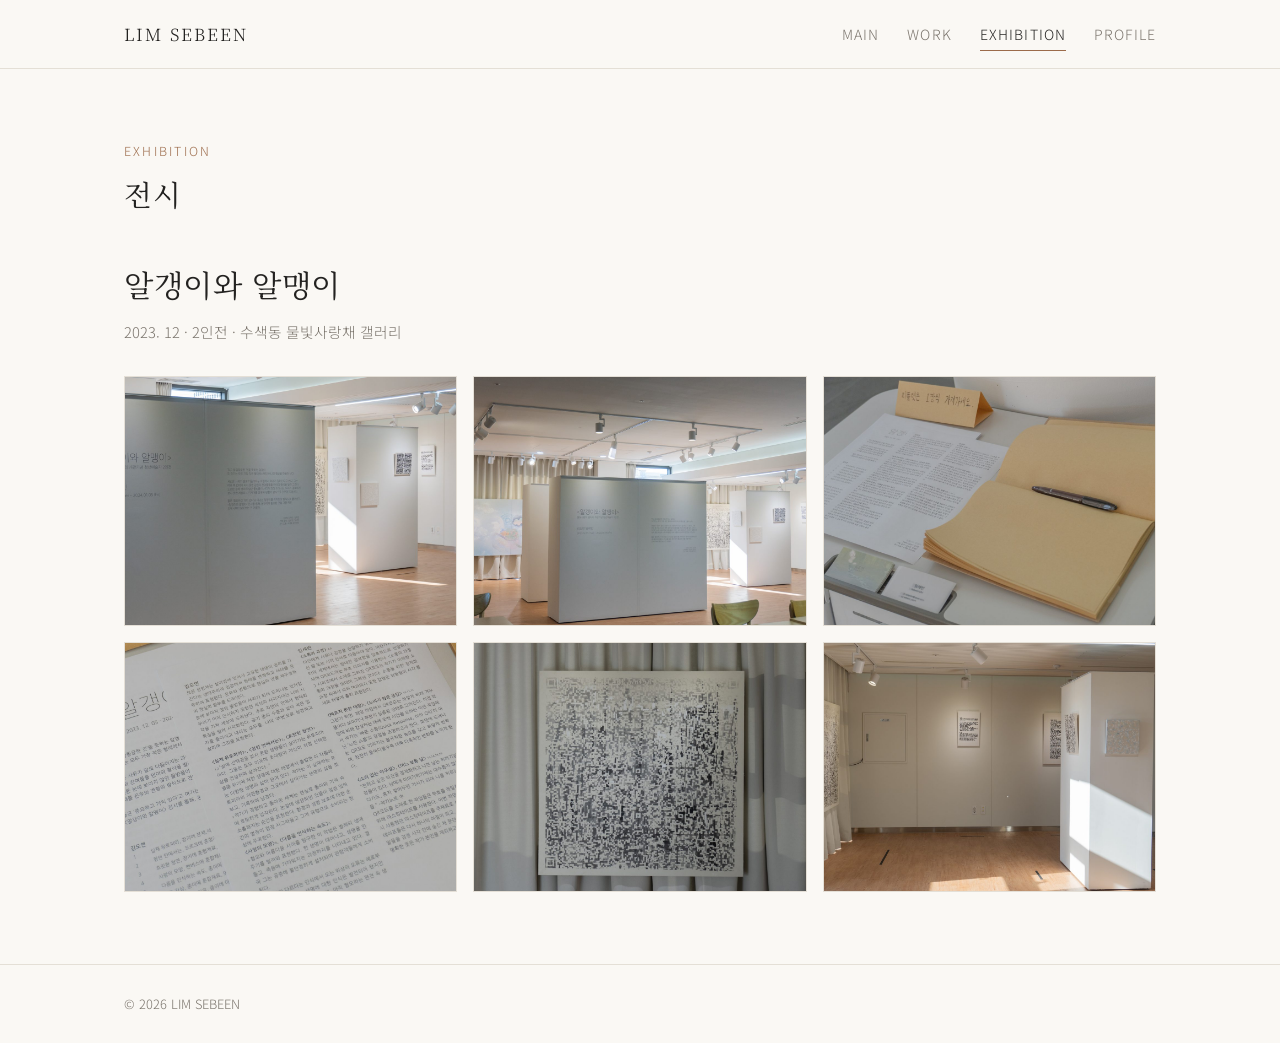
==== exhibition.html @ 68b7b8e8 "Initial portfolio site: main, work archive (2021-2024), exhibition, profile Content and images sourc" ====
<!DOCTYPE html>
<html lang="ko">
<head>
<meta charset="UTF-8">
<meta name="viewport" content="width=device-width, initial-scale=1.0">
<title>EXHIBITION | LIM SEBEEN</title>
<link rel="stylesheet" href="css/style.css">
</head>
<body>

<header class="site">
  <div class="wrap">
    <a class="logo" href="index.html">LIM SEBEEN</a>
    <button class="nav-toggle" aria-label="메뉴">&#9776;</button>
    <nav class="main">
      <ul>
        <li><a href="index.html">MAIN</a></li>
        <li><a href="work.html">WORK</a></li>
        <li><a href="exhibition.html" class="active">EXHIBITION</a></li>
        <li><a href="profile.html">PROFILE</a></li>
      </ul>
    </nav>
  </div>
</header>

<section>
  <div class="wrap">
    <div class="section-head">
      <span class="eyebrow">EXHIBITION</span>
      <h2>전시</h2>
    </div>

    <div class="ex-header">
      <h2>알갱이와 알맹이</h2>
      <div class="ex-meta">2023. 12 · 2인전 · 수색동 물빛사랑채 갤러리</div>
    </div>

    <div class="ex-grid">
      <img src="images/exhibition/01.jpg" data-lightbox data-full="images/exhibition/01.jpg" data-caption="알갱이와 알맹이, 2023, 전시 전경" alt="전시 전경 1" loading="lazy">
      <img src="images/exhibition/02.jpg" data-lightbox data-full="images/exhibition/02.jpg" data-caption="알갱이와 알맹이, 2023, 전시 전경" alt="전시 전경 2" loading="lazy">
      <img src="images/exhibition/03.jpg" data-lightbox data-full="images/exhibition/03.jpg" data-caption="알갱이와 알맹이, 2023, 전시 전경" alt="전시 전경 3" loading="lazy">
      <img src="images/exhibition/04.jpg" data-lightbox data-full="images/exhibition/04.jpg" data-caption="알갱이와 알맹이, 2023, 전시 전경" alt="전시 전경 4" loading="lazy">
      <img src="images/exhibition/05.jpg" data-lightbox data-full="images/exhibition/05.jpg" data-caption="알갱이와 알맹이, 2023, 전시 전경" alt="전시 전경 5" loading="lazy">
      <img src="images/exhibition/06.jpg" data-lightbox data-full="images/exhibition/06.jpg" data-caption="알갱이와 알맹이, 2023, 전시 전경" alt="전시 전경 6" loading="lazy">
    </div>
  </div>
</section>

<footer class="site">
  <div class="wrap">&copy; 2026 LIM SEBEEN</div>
</footer>

<div class="lightbox">
  <button class="close" aria-label="닫기">&times;</button>
  <figure>
    <img src="" alt="">
    <figcaption></figcaption>
  </figure>
</div>

<script src="js/main.js"></script>
</body>
</html>
---- css/style.css ----
@import url('https://fonts.googleapis.com/css2?family=Noto+Serif+KR:wght@300;400;600&family=Noto+Sans+KR:wght@300;400;500&display=swap');

:root {
  --bg: #faf8f4;
  --ink: #232220;
  --muted: #7a746c;
  --line: #e4dfd6;
  --accent: #9c6b4a;
  --max: 1080px;
}

* { box-sizing: border-box; }

html { scroll-behavior: smooth; }

body {
  margin: 0;
  background: var(--bg);
  color: var(--ink);
  font-family: 'Noto Sans KR', sans-serif;
  font-weight: 300;
  line-height: 1.7;
  -webkit-font-smoothing: antialiased;
}

h1, h2, h3, .serif {
  font-family: 'Noto Serif KR', serif;
  font-weight: 400;
  letter-spacing: 0.02em;
}

a { color: inherit; text-decoration: none; }

img { max-width: 100%; display: block; }

.wrap {
  max-width: var(--max);
  margin: 0 auto;
  padding: 0 24px;
}

/* header */
header.site {
  position: sticky;
  top: 0;
  z-index: 20;
  background: rgba(250, 248, 244, 0.92);
  backdrop-filter: blur(6px);
  border-bottom: 1px solid var(--line);
}

header.site .wrap {
  display: flex;
  align-items: center;
  justify-content: space-between;
  height: 68px;
}

.logo {
  font-family: 'Noto Serif KR', serif;
  font-size: 1.05rem;
  letter-spacing: 0.12em;
}

nav.main ul {
  list-style: none;
  display: flex;
  gap: 28px;
  margin: 0;
  padding: 0;
}

nav.main a {
  font-size: 0.88rem;
  letter-spacing: 0.08em;
  color: var(--muted);
  padding: 6px 0;
  border-bottom: 1px solid transparent;
  transition: color 0.2s, border-color 0.2s;
}

nav.main a:hover,
nav.main a.active {
  color: var(--ink);
  border-color: var(--accent);
}

.nav-toggle {
  display: none;
  background: none;
  border: none;
  font-size: 1.4rem;
  color: var(--ink);
  cursor: pointer;
}

/* hero */
.hero {
  position: relative;
  height: 78vh;
  min-height: 460px;
  display: flex;
  align-items: flex-end;
  overflow: hidden;
}

.hero img {
  position: absolute;
  inset: 0;
  width: 100%;
  height: 100%;
  object-fit: cover;
  object-position: center 30%;
  filter: saturate(0.85) brightness(0.94);
}

.hero::after {
  content: "";
  position: absolute;
  inset: 0;
  background: linear-gradient(180deg, rgba(35,34,32,0) 30%, rgba(20,19,17,0.55) 100%);
}

.hero .hero-inner {
  position: relative;
  z-index: 1;
  padding: 48px 24px 56px;
  color: #fbf9f6;
  width: 100%;
}

.hero h1 {
  font-size: clamp(2.1rem, 5vw, 3.2rem);
  margin: 0 0 12px;
}

.hero p {
  max-width: 560px;
  font-size: 1rem;
  color: #e9e4da;
  margin: 0;
}

/* sections */
section { padding: 72px 0; }
section.tight { padding: 48px 0; }

.section-head {
  margin-bottom: 40px;
}

.section-head .eyebrow {
  display: block;
  font-size: 0.78rem;
  letter-spacing: 0.18em;
  color: var(--accent);
  margin-bottom: 8px;
}

.section-head h2 {
  font-size: 1.8rem;
  margin: 0;
}

/* work grid */
.year-block { margin-bottom: 64px; }
.year-block:last-child { margin-bottom: 0; }

.year-head {
  display: flex;
  align-items: baseline;
  gap: 14px;
  margin-bottom: 24px;
  border-bottom: 1px solid var(--line);
  padding-bottom: 12px;
}

.year-head h2 {
  font-size: 1.6rem;
  margin: 0;
}

.year-head span {
  color: var(--muted);
  font-size: 0.85rem;
}

.grid {
  display: grid;
  grid-template-columns: repeat(auto-fill, minmax(260px, 1fr));
  gap: 28px;
}

figure.work {
  margin: 0;
  cursor: pointer;
}

figure.work .frame {
  overflow: hidden;
  background: #efece5;
  border: 1px solid var(--line);
}

figure.work img {
  width: 100%;
  height: 100%;
  aspect-ratio: 1 / 1;
  object-fit: cover;
  transition: transform 0.5s ease;
}

figure.work:hover img { transform: scale(1.04); }

figure.work figcaption {
  margin-top: 12px;
}

figure.work .title {
  font-size: 0.95rem;
  color: var(--ink);
}

figure.work .meta {
  font-size: 0.8rem;
  color: var(--muted);
  margin-top: 2px;
}

figure.work .note {
  font-size: 0.82rem;
  color: var(--muted);
  margin-top: 8px;
  line-height: 1.6;
}

/* about / profile */
.about-grid {
  display: grid;
  grid-template-columns: 300px 1fr;
  gap: 56px;
  align-items: start;
}

.about-grid .portrait {
  border: 1px solid var(--line);
}

.about-grid .statement {
  font-size: 1.02rem;
  color: var(--ink);
}

.cv-block { margin-top: 20px; }
.cv-block h3 {
  font-size: 1rem;
  color: var(--accent);
  margin-bottom: 10px;
  letter-spacing: 0.05em;
}

.cv-list {
  list-style: none;
  margin: 0 0 28px;
  padding: 0;
  font-size: 0.92rem;
}

.cv-list li {
  display: flex;
  gap: 14px;
  padding: 6px 0;
  border-bottom: 1px dotted var(--line);
  color: var(--muted);
}

.cv-list li .when {
  flex: 0 0 130px;
  color: var(--ink);
}

/* exhibition */
.ex-header {
  margin-bottom: 32px;
}

.ex-header h2 { font-size: 1.9rem; margin: 0 0 8px; }
.ex-meta { color: var(--muted); font-size: 0.92rem; }

.ex-grid {
  display: grid;
  grid-template-columns: repeat(auto-fill, minmax(280px, 1fr));
  gap: 16px;
}

.ex-grid img {
  width: 100%;
  aspect-ratio: 4 / 3;
  object-fit: cover;
  border: 1px solid var(--line);
}

/* contact */
.contact-block {
  border-top: 1px solid var(--line);
  padding-top: 40px;
}

.contact-block a.email {
  font-family: 'Noto Serif KR', serif;
  font-size: 1.3rem;
}

.contact-links {
  display: flex;
  gap: 24px;
  margin-top: 14px;
  font-size: 0.9rem;
  color: var(--muted);
}

/* footer */
footer.site {
  border-top: 1px solid var(--line);
  padding: 28px 0;
  color: var(--muted);
  font-size: 0.8rem;
}

/* lightbox */
.lightbox {
  position: fixed;
  inset: 0;
  background: rgba(20, 19, 17, 0.92);
  display: none;
  align-items: center;
  justify-content: center;
  z-index: 100;
  padding: 40px 24px;
}

.lightbox.open { display: flex; }

.lightbox figure {
  max-width: 900px;
  max-height: 90vh;
  margin: 0;
  text-align: center;
}

.lightbox img {
  max-height: 74vh;
  width: auto;
  margin: 0 auto;
}

.lightbox figcaption {
  color: #efe9df;
  margin-top: 16px;
  font-size: 0.9rem;
}

.lightbox .close {
  position: absolute;
  top: 24px;
  right: 32px;
  color: #efe9df;
  font-size: 1.8rem;
  background: none;
  border: none;
  cursor: pointer;
}

@media (max-width: 760px) {
  nav.main { display: none; }
  .nav-toggle { display: block; }
  nav.main.open {
    display: block;
    position: absolute;
    top: 68px;
    left: 0;
    right: 0;
    background: var(--bg);
    border-bottom: 1px solid var(--line);
  }
  nav.main.open ul {
    flex-direction: column;
    gap: 0;
    padding: 8px 24px 20px;
  }
  nav.main.open li { padding: 10px 0; border-bottom: 1px dotted var(--line); }
  .about-grid { grid-template-columns: 1fr; }
  .about-grid .portrait { max-width: 220px; }
}
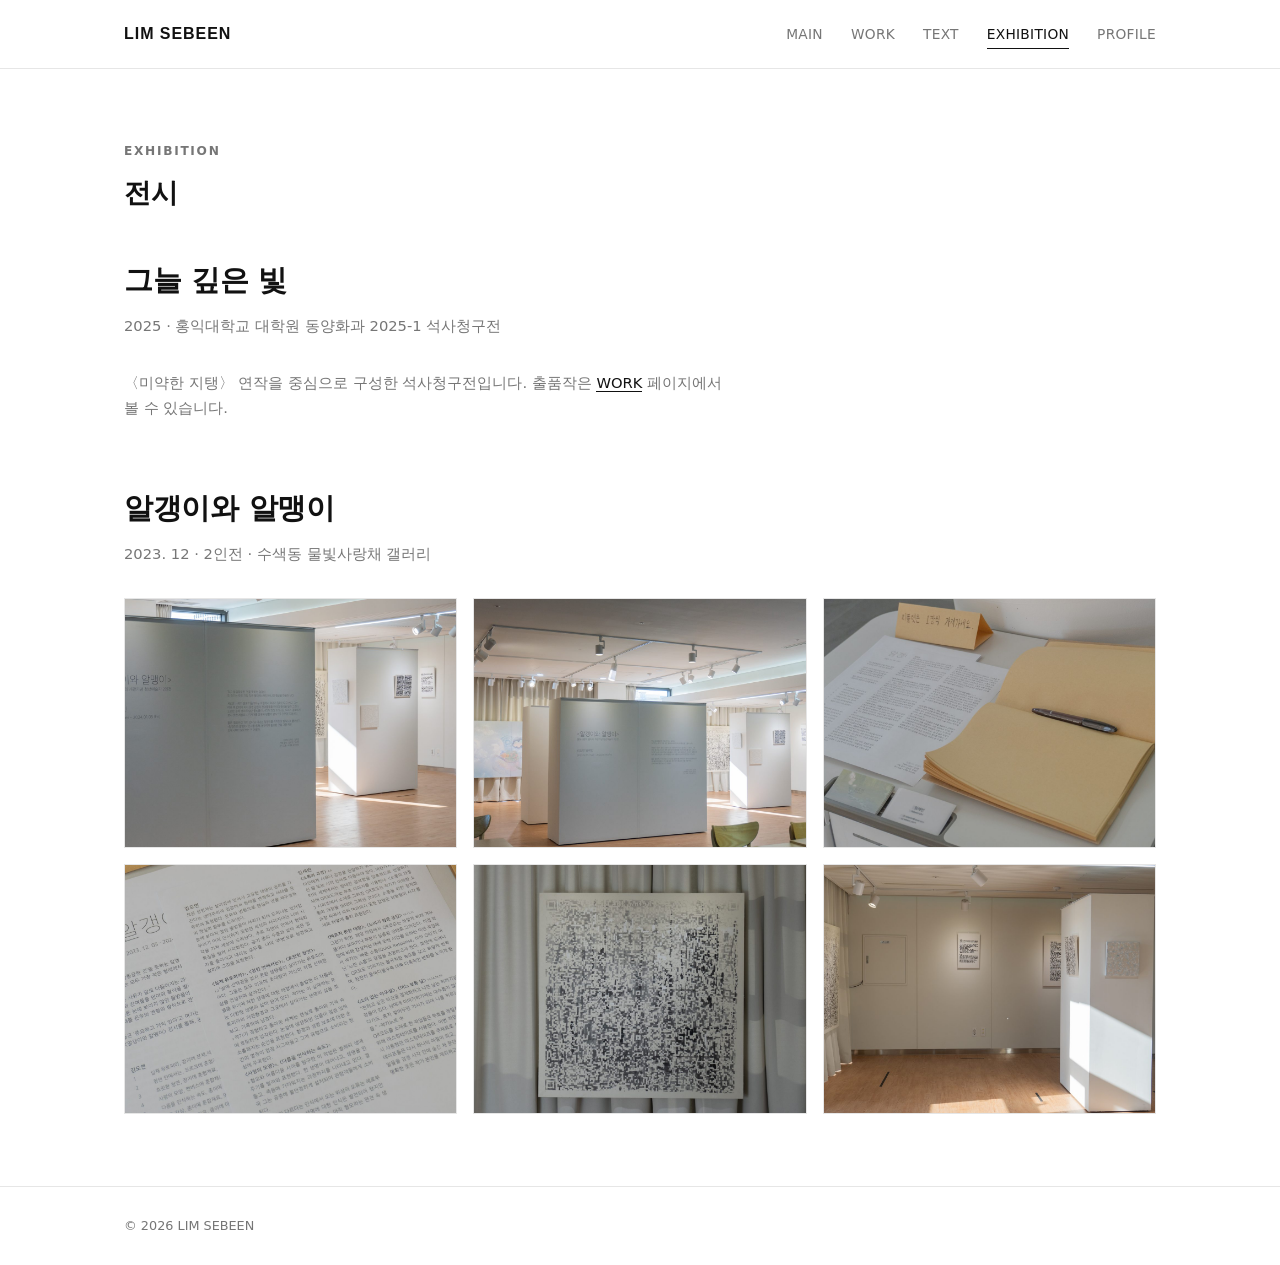
==== commit e571d218: "Add 2024-2025 work, artist statements, critic essay; update CV Sourced from five portfolio PDFs. New" ====
--- a/exhibition.html
+++ b/exhibition.html
@@ -16,6 +16,7 @@
       <ul>
         <li><a href="index.html">MAIN</a></li>
         <li><a href="work.html">WORK</a></li>
+        <li><a href="text.html">TEXT</a></li>
         <li><a href="exhibition.html" class="active">EXHIBITION</a></li>
         <li><a href="profile.html">PROFILE</a></li>
       </ul>
@@ -29,6 +30,15 @@
       <span class="eyebrow">EXHIBITION</span>
       <h2>전시</h2>
     </div>
+
+    <div class="ex-header">
+      <h2>그늘 깊은 빛</h2>
+      <div class="ex-meta">2025 · 홍익대학교 대학원 동양화과 2025-1 석사청구전</div>
+    </div>
+    <p style="color:var(--muted); font-size:0.92rem; max-width:600px; margin:0 0 64px;">
+      〈미약한 지탱〉 연작을 중심으로 구성한 석사청구전입니다. 출품작은
+      <a href="work.html" style="border-bottom:1px solid var(--ink); color:var(--ink);">WORK</a> 페이지에서 볼 수 있습니다.
+    </p>
 
     <div class="ex-header">
       <h2>알갱이와 알맹이</h2>
--- a/css/style.css
+++ b/css/style.css
@@ -1,11 +1,11 @@
-@import url('https://fonts.googleapis.com/css2?family=Noto+Serif+KR:wght@300;400;600&family=Noto+Sans+KR:wght@300;400;500&display=swap');
+@import url('https://cdn.jsdelivr.net/gh/orioncactus/pretendard@v1.3.9/dist/web/static/pretendard.css');
 
 :root {
-  --bg: #faf8f4;
-  --ink: #232220;
-  --muted: #7a746c;
-  --line: #e4dfd6;
-  --accent: #9c6b4a;
+  --bg: #ffffff;
+  --ink: #111111;
+  --muted: #767676;
+  --line: #e6e6e6;
+  --accent: #111111;
   --max: 1080px;
 }
 
@@ -17,16 +17,16 @@
   margin: 0;
   background: var(--bg);
   color: var(--ink);
-  font-family: 'Noto Sans KR', sans-serif;
-  font-weight: 300;
+  font-family: 'Pretendard', -apple-system, BlinkMacSystemFont, system-ui, sans-serif;
+  font-weight: 400;
   line-height: 1.7;
   -webkit-font-smoothing: antialiased;
 }
 
 h1, h2, h3, .serif {
-  font-family: 'Noto Serif KR', serif;
-  font-weight: 400;
-  letter-spacing: 0.02em;
+  font-family: 'Pretendard', -apple-system, BlinkMacSystemFont, system-ui, sans-serif;
+  font-weight: 600;
+  letter-spacing: -0.01em;
 }
 
 a { color: inherit; text-decoration: none; }
@@ -44,7 +44,7 @@
   position: sticky;
   top: 0;
   z-index: 20;
-  background: rgba(250, 248, 244, 0.92);
+  background: rgba(255, 255, 255, 0.9);
   backdrop-filter: blur(6px);
   border-bottom: 1px solid var(--line);
 }
@@ -57,9 +57,10 @@
 }
 
 .logo {
-  font-family: 'Noto Serif KR', serif;
-  font-size: 1.05rem;
-  letter-spacing: 0.12em;
+  font-family: 'Pretendard', sans-serif;
+  font-weight: 700;
+  font-size: 1rem;
+  letter-spacing: 0.06em;
 }
 
 nav.main ul {
@@ -71,8 +72,9 @@
 }
 
 nav.main a {
-  font-size: 0.88rem;
-  letter-spacing: 0.08em;
+  font-size: 0.86rem;
+  font-weight: 500;
+  letter-spacing: 0.02em;
   color: var(--muted);
   padding: 6px 0;
   border-bottom: 1px solid transparent;
@@ -102,6 +104,7 @@
   display: flex;
   align-items: flex-end;
   overflow: hidden;
+  background: #f2f2f2;
 }
 
 .hero img {
@@ -111,33 +114,34 @@
   height: 100%;
   object-fit: cover;
   object-position: center 30%;
-  filter: saturate(0.85) brightness(0.94);
 }
 
 .hero::after {
   content: "";
   position: absolute;
   inset: 0;
-  background: linear-gradient(180deg, rgba(35,34,32,0) 30%, rgba(20,19,17,0.55) 100%);
+  background: linear-gradient(180deg, rgba(0,0,0,0) 45%, rgba(0,0,0,0.5) 100%);
 }
 
 .hero .hero-inner {
   position: relative;
   z-index: 1;
   padding: 48px 24px 56px;
-  color: #fbf9f6;
+  color: #ffffff;
   width: 100%;
 }
 
 .hero h1 {
-  font-size: clamp(2.1rem, 5vw, 3.2rem);
+  font-size: clamp(2rem, 5vw, 3rem);
   margin: 0 0 12px;
+  font-weight: 700;
 }
 
 .hero p {
   max-width: 560px;
   font-size: 1rem;
-  color: #e9e4da;
+  font-weight: 300;
+  color: #f2f2f2;
   margin: 0;
 }
 
@@ -151,14 +155,15 @@
 
 .section-head .eyebrow {
   display: block;
-  font-size: 0.78rem;
-  letter-spacing: 0.18em;
-  color: var(--accent);
+  font-size: 0.76rem;
+  font-weight: 600;
+  letter-spacing: 0.14em;
+  color: var(--muted);
   margin-bottom: 8px;
 }
 
 .section-head h2 {
-  font-size: 1.8rem;
+  font-size: 1.7rem;
   margin: 0;
 }
 
@@ -171,12 +176,12 @@
   align-items: baseline;
   gap: 14px;
   margin-bottom: 24px;
-  border-bottom: 1px solid var(--line);
+  border-bottom: 1px solid var(--ink);
   padding-bottom: 12px;
 }
 
 .year-head h2 {
-  font-size: 1.6rem;
+  font-size: 1.5rem;
   margin: 0;
 }
 
@@ -198,7 +203,7 @@
 
 figure.work .frame {
   overflow: hidden;
-  background: #efece5;
+  background: #f4f4f4;
   border: 1px solid var(--line);
 }
 
@@ -217,7 +222,8 @@
 }
 
 figure.work .title {
-  font-size: 0.95rem;
+  font-size: 0.94rem;
+  font-weight: 500;
   color: var(--ink);
 }
 
@@ -253,10 +259,11 @@
 
 .cv-block { margin-top: 20px; }
 .cv-block h3 {
-  font-size: 1rem;
-  color: var(--accent);
+  font-size: 0.98rem;
+  font-weight: 700;
+  color: var(--ink);
   margin-bottom: 10px;
-  letter-spacing: 0.05em;
+  letter-spacing: 0.02em;
 }
 
 .cv-list {
@@ -284,7 +291,7 @@
   margin-bottom: 32px;
 }
 
-.ex-header h2 { font-size: 1.9rem; margin: 0 0 8px; }
+.ex-header h2 { font-size: 1.8rem; margin: 0 0 8px; }
 .ex-meta { color: var(--muted); font-size: 0.92rem; }
 
 .ex-grid {
@@ -300,6 +307,50 @@
   border: 1px solid var(--line);
 }
 
+/* text / essays */
+.toc {
+  display: flex;
+  flex-direction: column;
+  gap: 6px;
+  margin-bottom: 56px;
+  padding-bottom: 28px;
+  border-bottom: 1px solid var(--line);
+  font-size: 0.9rem;
+}
+
+.toc a {
+  color: var(--muted);
+  transition: color 0.2s;
+}
+
+.toc a:hover { color: var(--ink); }
+
+.prose {
+  max-width: 680px;
+  margin: 0 0 72px;
+  scroll-margin-top: 90px;
+}
+
+.prose:last-child { margin-bottom: 0; }
+
+.prose h3 {
+  font-size: 1.35rem;
+  margin: 0 0 6px;
+}
+
+.prose .byline {
+  font-size: 0.85rem;
+  color: var(--muted);
+  margin: 0 0 28px;
+}
+
+.prose p {
+  margin: 0 0 20px;
+  font-size: 0.97rem;
+  line-height: 1.9;
+  word-break: keep-all;
+}
+
 /* contact */
 .contact-block {
   border-top: 1px solid var(--line);
@@ -307,8 +358,9 @@
 }
 
 .contact-block a.email {
-  font-family: 'Noto Serif KR', serif;
-  font-size: 1.3rem;
+  font-family: 'Pretendard', sans-serif;
+  font-weight: 700;
+  font-size: 1.2rem;
 }
 
 .contact-links {
@@ -331,7 +383,7 @@
 .lightbox {
   position: fixed;
   inset: 0;
-  background: rgba(20, 19, 17, 0.92);
+  background: rgba(0, 0, 0, 0.92);
   display: none;
   align-items: center;
   justify-content: center;
@@ -355,7 +407,7 @@
 }
 
 .lightbox figcaption {
-  color: #efe9df;
+  color: #f2f2f2;
   margin-top: 16px;
   font-size: 0.9rem;
 }
@@ -364,7 +416,7 @@
   position: absolute;
   top: 24px;
   right: 32px;
-  color: #efe9df;
+  color: #f2f2f2;
   font-size: 1.8rem;
   background: none;
   border: none;
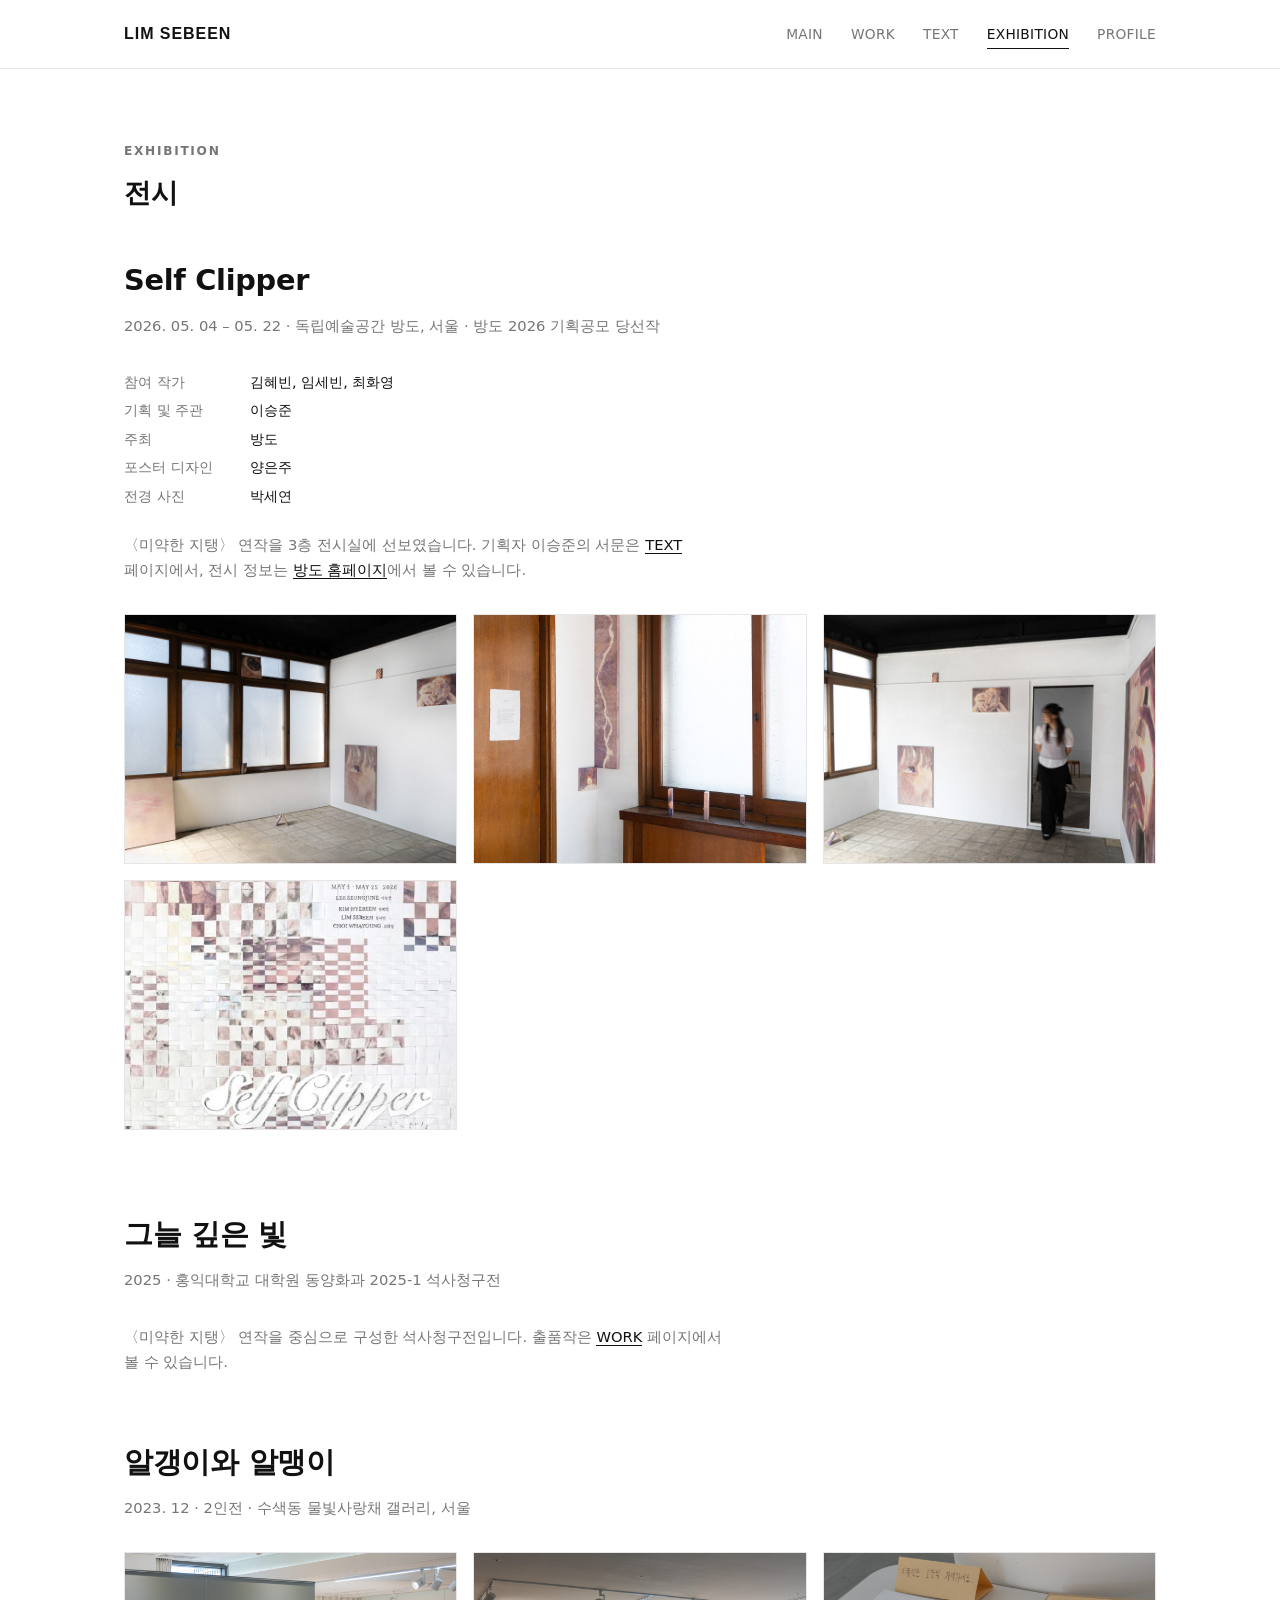
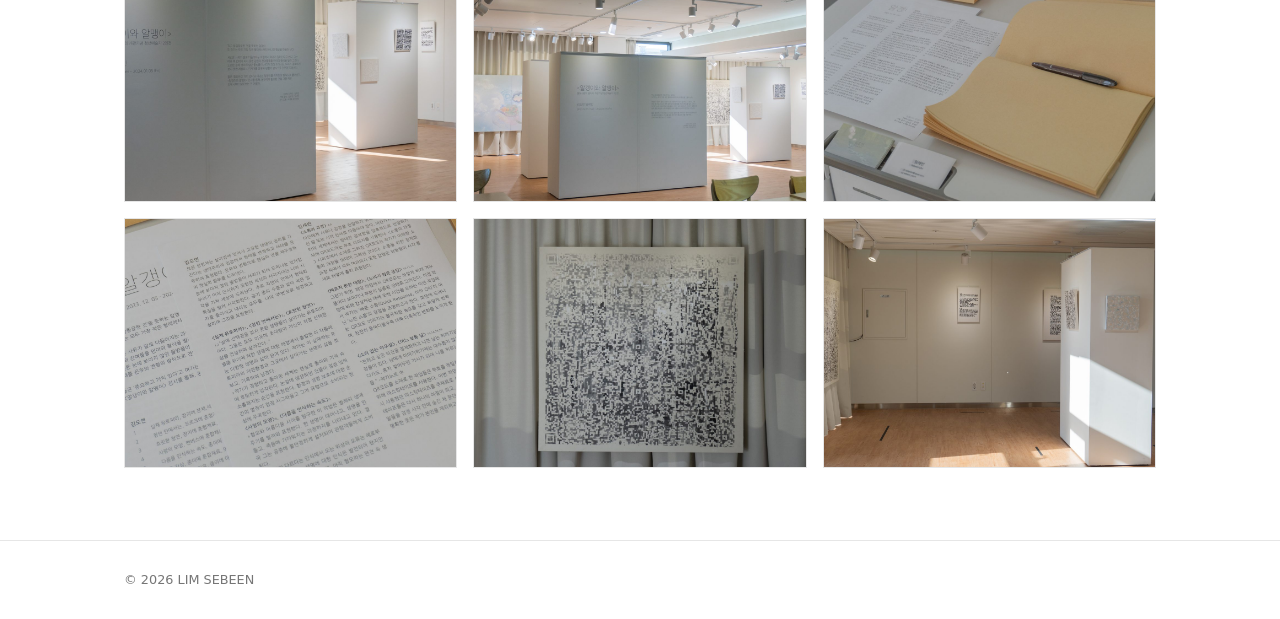
==== commit f92e54f1: "Add Self Clipper (2026), curator foreword, bilingual CV - EXHIBITION: Self Clipper at Bangdo (2026.0" ====
--- a/exhibition.html
+++ b/exhibition.html
@@ -32,6 +32,30 @@
     </div>
 
     <div class="ex-header">
+      <h2>Self Clipper</h2>
+      <div class="ex-meta">2026. 05. 04 – 05. 22 · 독립예술공간 방도, 서울 · 방도 2026 기획공모 당선작</div>
+    </div>
+    <dl class="ex-credits">
+      <dt>참여 작가</dt><dd>김혜빈, 임세빈, 최화영</dd>
+      <dt>기획 및 주관</dt><dd>이승준</dd>
+      <dt>주최</dt><dd>방도</dd>
+      <dt>포스터 디자인</dt><dd>양은주</dd>
+      <dt>전경 사진</dt><dd>박세연</dd>
+    </dl>
+    <p style="color:var(--muted); font-size:0.92rem; max-width:620px; word-break:keep-all;">
+      〈미약한 지탱〉 연작을 3층 전시실에 선보였습니다. 기획자 이승준의 서문은
+      <a href="text.html#foreword-selfclipper" style="border-bottom:1px solid var(--ink); color:var(--ink);">TEXT</a> 페이지에서,
+      전시 정보는 <a href="https://www.bangdo-ydp.com/selfclipper" target="_blank" rel="noopener" style="border-bottom:1px solid var(--ink); color:var(--ink);">방도 홈페이지</a>에서 볼 수 있습니다.
+    </p>
+
+    <div class="ex-grid" style="margin-top:32px;">
+      <img src="images/exhibition-selfclipper/01_전경.jpg" data-lightbox data-full="images/exhibition-selfclipper/01_전경.jpg" data-caption="Self Clipper, 2026, 독립예술공간 방도 — 전시 전경 (사진: 박세연)" alt="Self Clipper 전시 전경 1" loading="lazy">
+      <img src="images/exhibition-selfclipper/02_전경.jpg" data-lightbox data-full="images/exhibition-selfclipper/02_전경.jpg" data-caption="Self Clipper, 2026, 독립예술공간 방도 — 전시 전경 (사진: 박세연)" alt="Self Clipper 전시 전경 2" loading="lazy">
+      <img src="images/exhibition-selfclipper/03_전경.jpg" data-lightbox data-full="images/exhibition-selfclipper/03_전경.jpg" data-caption="Self Clipper, 2026, 독립예술공간 방도 — 전시 전경 (사진: 박세연)" alt="Self Clipper 전시 전경 3" loading="lazy">
+      <img src="images/exhibition-selfclipper/00_포스터.jpg" data-lightbox data-full="images/exhibition-selfclipper/00_포스터.jpg" data-caption="Self Clipper 포스터 (디자인: 양은주)" alt="Self Clipper 포스터" loading="lazy">
+    </div>
+
+    <div class="ex-header" style="margin-top:80px;">
       <h2>그늘 깊은 빛</h2>
       <div class="ex-meta">2025 · 홍익대학교 대학원 동양화과 2025-1 석사청구전</div>
     </div>
@@ -42,7 +66,7 @@
 
     <div class="ex-header">
       <h2>알갱이와 알맹이</h2>
-      <div class="ex-meta">2023. 12 · 2인전 · 수색동 물빛사랑채 갤러리</div>
+      <div class="ex-meta">2023. 12 · 2인전 · 수색동 물빛사랑채 갤러리, 서울</div>
     </div>
 
     <div class="ex-grid">
@@ -68,6 +92,14 @@
   </figure>
 </div>
 
+<div class="lightbox">
+  <button class="close" aria-label="닫기">&times;</button>
+  <figure>
+    <img src="" alt="">
+    <figcaption></figcaption>
+  </figure>
+</div>
+
 <script src="js/main.js"></script>
 </body>
 </html>
--- a/css/style.css
+++ b/css/style.css
@@ -286,6 +286,24 @@
   color: var(--ink);
 }
 
+/* English gloss sits under its Korean line */
+.cv-list li em,
+.cv-block h3 em {
+  display: block;
+  font-style: normal;
+  font-size: 0.82rem;
+  color: #a3a3a3;
+  margin-top: 2px;
+}
+
+.cv-block h3 em {
+  display: inline;
+  font-size: 0.85rem;
+  font-weight: 400;
+  color: var(--muted);
+  margin-left: 6px;
+}
+
 /* exhibition */
 .ex-header {
   margin-bottom: 32px;
@@ -305,7 +323,20 @@
   aspect-ratio: 4 / 3;
   object-fit: cover;
   border: 1px solid var(--line);
-}
+  cursor: pointer;
+}
+
+.ex-credits {
+  display: grid;
+  grid-template-columns: 110px 1fr;
+  gap: 4px 16px;
+  margin: 0 0 24px;
+  font-size: 0.9rem;
+  max-width: 520px;
+}
+
+.ex-credits dt { color: var(--muted); }
+.ex-credits dd { margin: 0; }
 
 /* text / essays */
 .toc {
@@ -349,6 +380,22 @@
   font-size: 0.97rem;
   line-height: 1.9;
   word-break: keep-all;
+}
+
+/* numbered notes that sit under a foreword */
+.prose p.fn {
+  font-size: 0.87rem;
+  color: var(--muted);
+  padding-left: 18px;
+  text-indent: -18px;
+  margin-bottom: 16px;
+}
+
+/* :first-of-type would match the byline, so key off the preceding body copy */
+.prose p:not(.fn) + p.fn {
+  margin-top: 32px;
+  padding-top: 24px;
+  border-top: 1px solid var(--line);
 }
 
 /* contact */
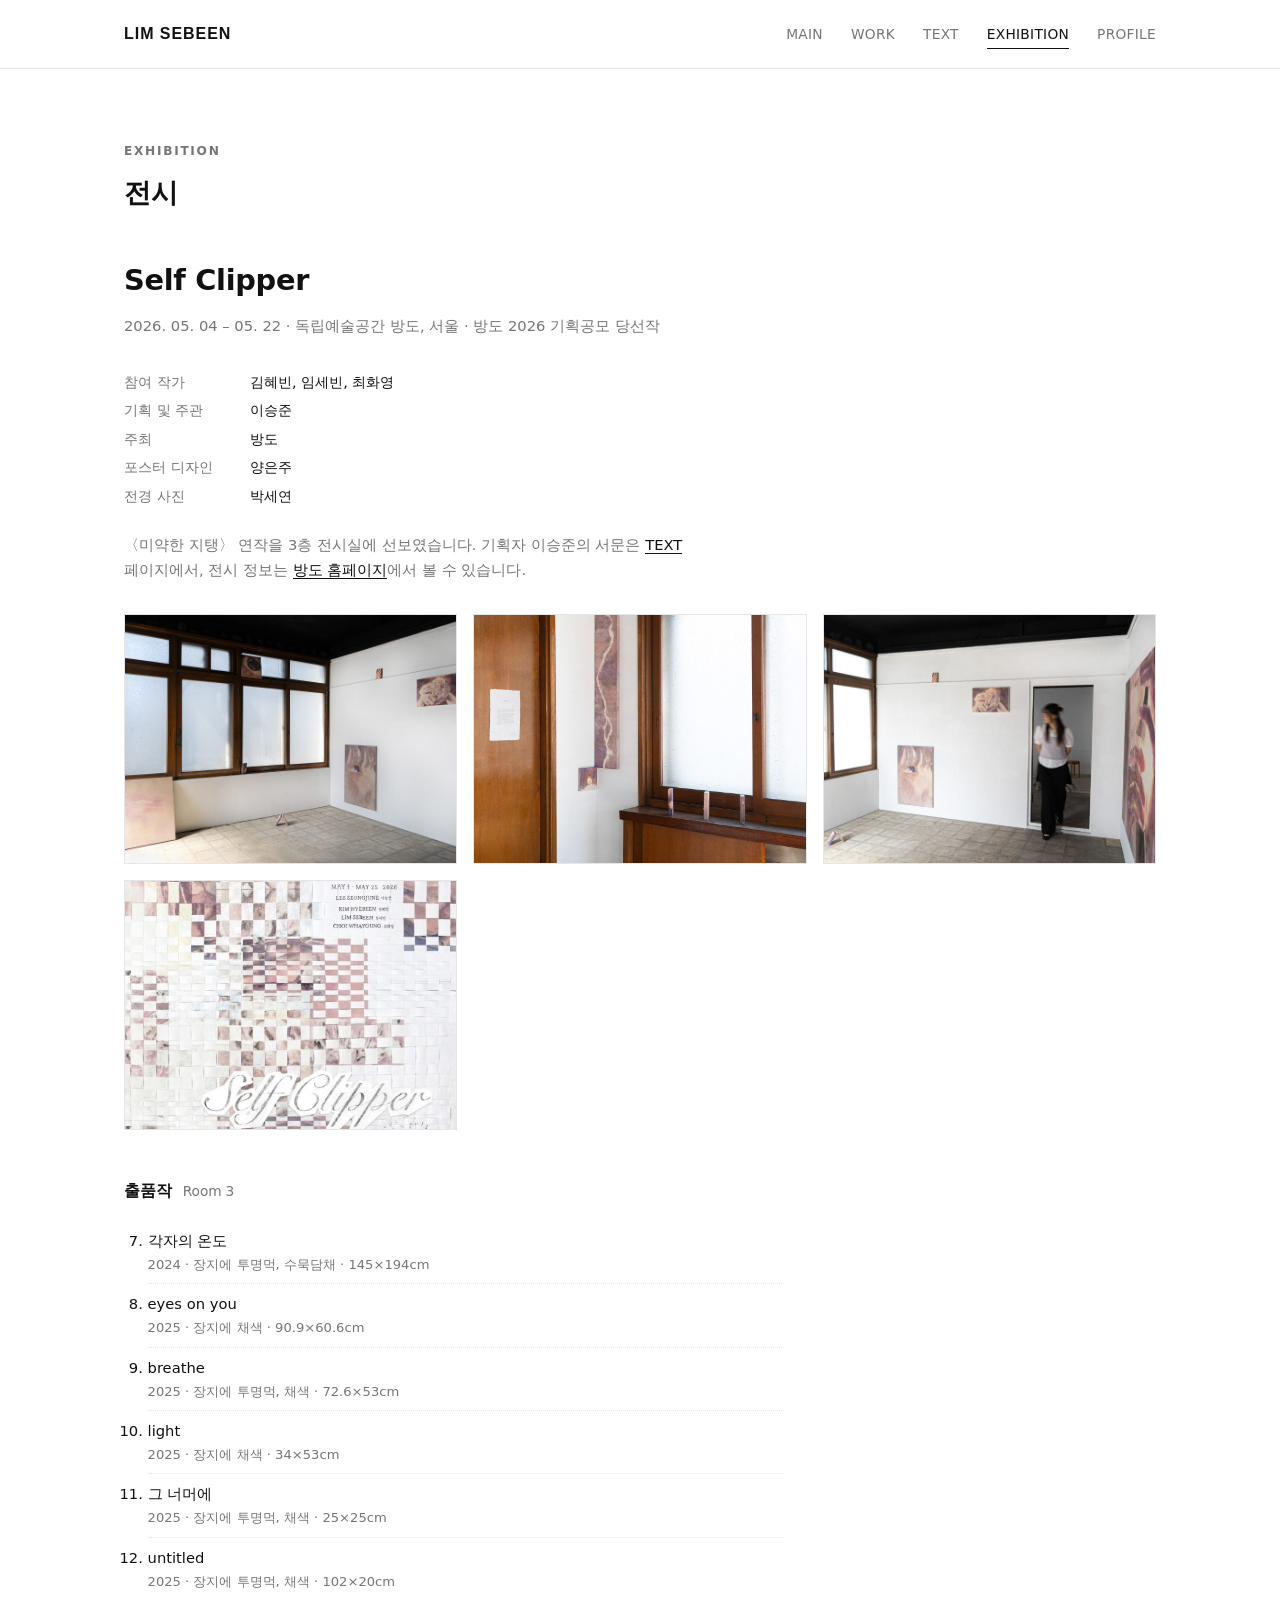
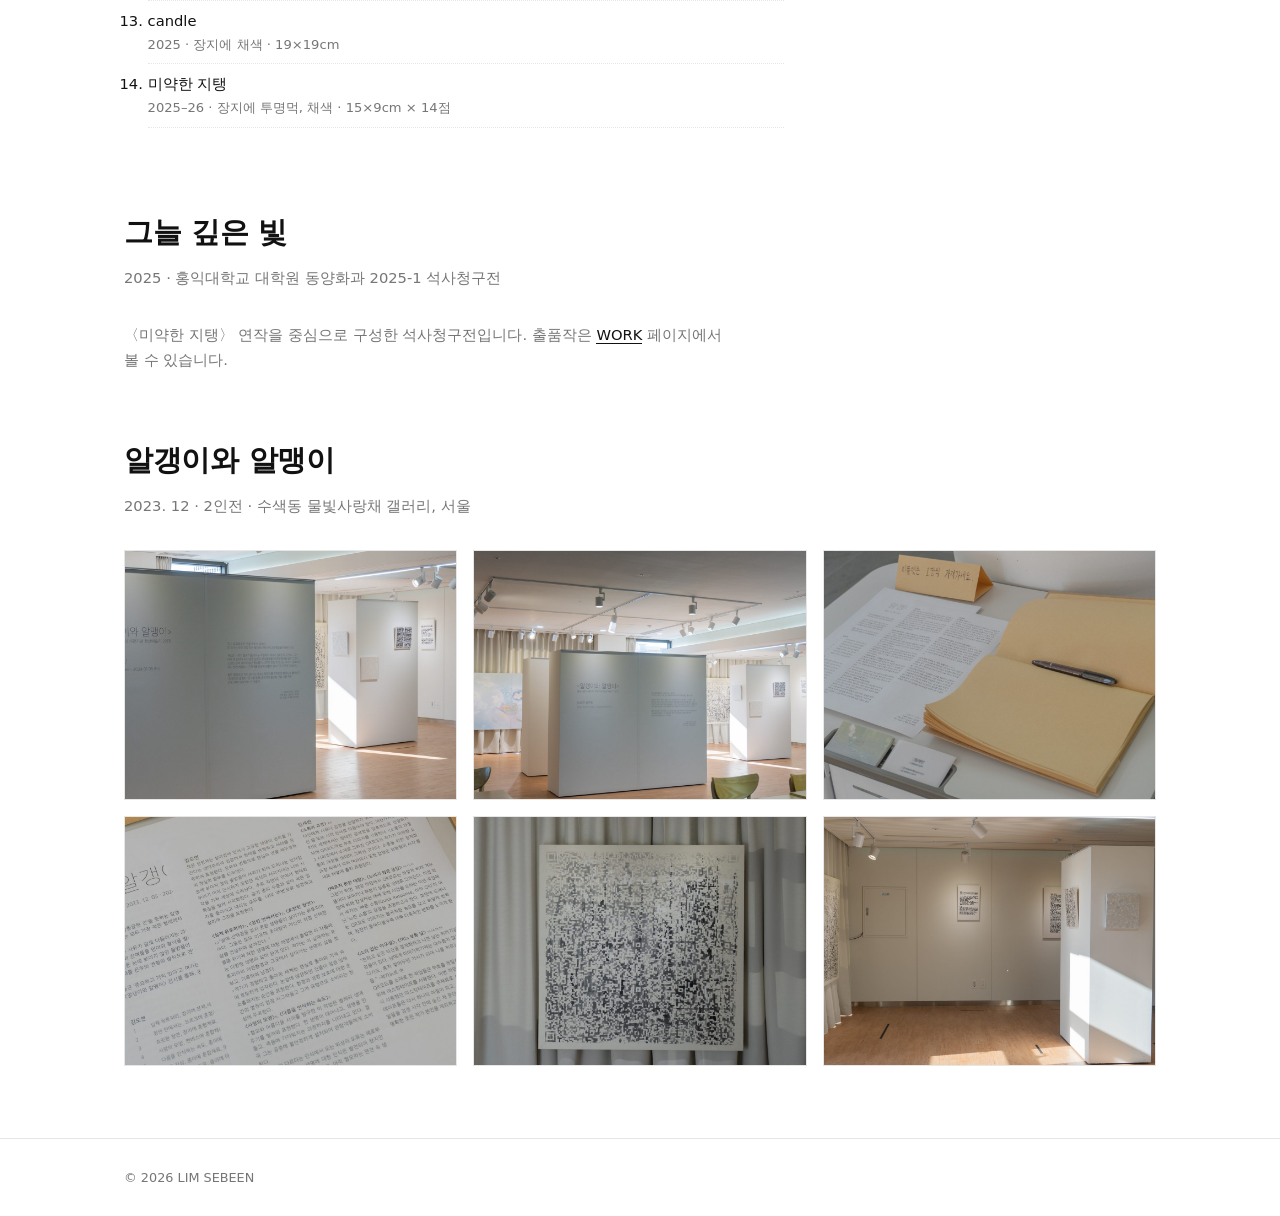
==== commit 6d1f7e85: "Add Self Clipper checklist, fix 각자의 온도 dimensions Room 3 checklist (works 7-14) transcribed from the" ====
--- a/exhibition.html
+++ b/exhibition.html
@@ -55,6 +55,42 @@
       <img src="images/exhibition-selfclipper/00_포스터.jpg" data-lightbox data-full="images/exhibition-selfclipper/00_포스터.jpg" data-caption="Self Clipper 포스터 (디자인: 양은주)" alt="Self Clipper 포스터" loading="lazy">
     </div>
 
+    <h3 class="checklist-head">출품작 <em>Room 3</em></h3>
+    <ol class="checklist" start="7">
+      <li>
+        <span class="cl-title">각자의 온도</span>
+        <span class="cl-meta">2024 · 장지에 투명먹, 수묵담채 · 145×194cm</span>
+      </li>
+      <li>
+        <span class="cl-title">eyes on you</span>
+        <span class="cl-meta">2025 · 장지에 채색 · 90.9×60.6cm</span>
+      </li>
+      <li>
+        <span class="cl-title">breathe</span>
+        <span class="cl-meta">2025 · 장지에 투명먹, 채색 · 72.6×53cm</span>
+      </li>
+      <li>
+        <span class="cl-title">light</span>
+        <span class="cl-meta">2025 · 장지에 채색 · 34×53cm</span>
+      </li>
+      <li>
+        <span class="cl-title">그 너머에</span>
+        <span class="cl-meta">2025 · 장지에 투명먹, 채색 · 25×25cm</span>
+      </li>
+      <li>
+        <span class="cl-title">untitled</span>
+        <span class="cl-meta">2025 · 장지에 투명먹, 채색 · 102×20cm</span>
+      </li>
+      <li>
+        <span class="cl-title">candle</span>
+        <span class="cl-meta">2025 · 장지에 채색 · 19×19cm</span>
+      </li>
+      <li>
+        <span class="cl-title">미약한 지탱</span>
+        <span class="cl-meta">2025–26 · 장지에 투명먹, 채색 · 15×9cm × 14점</span>
+      </li>
+    </ol>
+
     <div class="ex-header" style="margin-top:80px;">
       <h2>그늘 깊은 빛</h2>
       <div class="ex-meta">2025 · 홍익대학교 대학원 동양화과 2025-1 석사청구전</div>
--- a/css/style.css
+++ b/css/style.css
@@ -113,7 +113,7 @@
   width: 100%;
   height: 100%;
   object-fit: cover;
-  object-position: center 30%;
+  object-position: center 42%;
 }
 
 .hero::after {
@@ -217,6 +217,46 @@
 
 figure.work:hover img { transform: scale(1.04); }
 
+/* paired works: two states of one gesture, swapped on hover */
+figure.work.pair .frame { position: relative; }
+
+figure.work.pair .frame img { transition: opacity 0.45s ease; }
+
+figure.work.pair .frame img.alt {
+  position: absolute;
+  inset: 0;
+  opacity: 0;
+  transform: none;
+}
+
+figure.work.pair:hover .frame img.base { opacity: 0; }
+figure.work.pair:hover .frame img.alt { opacity: 1; }
+figure.work.pair:hover .frame img { transform: none; }
+
+figure.work.pair .pair-hint {
+  display: inline-block;
+  margin-left: 6px;
+  font-size: 0.72rem;
+  letter-spacing: 0.04em;
+  color: var(--muted);
+  border: 1px solid var(--line);
+  border-radius: 2px;
+  padding: 1px 5px;
+  vertical-align: 1px;
+}
+
+figure.work.pair .title .swap-to { color: var(--muted); }
+figure.work.pair:hover .title .swap-from { color: var(--muted); }
+figure.work.pair:hover .title .swap-to { color: var(--ink); }
+
+@media (hover: none) {
+  figure.work.pair .pair-hint::after { content: " · 탭"; }
+  figure.work.pair.shown-alt .frame img.base { opacity: 0; }
+  figure.work.pair.shown-alt .frame img.alt { opacity: 1; }
+  figure.work.pair.shown-alt .title .swap-from { color: var(--muted); }
+  figure.work.pair.shown-alt .title .swap-to { color: var(--ink); }
+}
+
 figure.work figcaption {
   margin-top: 12px;
 }
@@ -233,6 +273,14 @@
   margin-top: 2px;
 }
 
+figure.work .meta-en {
+  font-size: 0.76rem;
+  color: var(--muted);
+  margin-top: 1px;
+  font-style: normal;
+  opacity: 0.85;
+}
+
 figure.work .note {
   font-size: 0.82rem;
   color: var(--muted);
@@ -241,20 +289,27 @@
 }
 
 /* about / profile */
+.portrait-wide {
+  margin: 0 0 56px;
+}
+
+.portrait-wide img {
+  width: 100%;
+  border: 1px solid var(--line);
+}
+
 .about-grid {
   display: grid;
-  grid-template-columns: 300px 1fr;
+  grid-template-columns: 1fr;
   gap: 56px;
   align-items: start;
 }
 
-.about-grid .portrait {
-  border: 1px solid var(--line);
-}
-
 .about-grid .statement {
+  max-width: 640px;
   font-size: 1.02rem;
   color: var(--ink);
+  word-break: keep-all;
 }
 
 .cv-block { margin-top: 20px; }
@@ -279,6 +334,28 @@
   padding: 6px 0;
   border-bottom: 1px dotted var(--line);
   color: var(--muted);
+}
+
+.cv-lang-divider {
+  display: flex;
+  align-items: center;
+  gap: 14px;
+  margin: 44px 0 28px;
+}
+
+.cv-lang-divider span {
+  font-size: 0.74rem;
+  letter-spacing: 0.14em;
+  font-weight: 600;
+  color: var(--muted);
+  white-space: nowrap;
+}
+
+.cv-lang-divider::after {
+  content: "";
+  flex: 1;
+  height: 1px;
+  background: var(--line);
 }
 
 .cv-list li .when {
@@ -375,6 +452,24 @@
   margin: 0 0 28px;
 }
 
+.prose .byline .written {
+  display: inline-block;
+  margin-left: 8px;
+  padding: 1px 6px;
+  border: 1px solid var(--line);
+  border-radius: 2px;
+  font-size: 0.72rem;
+  letter-spacing: 0.04em;
+}
+
+.toc a .toc-when {
+  color: var(--line);
+  font-size: 0.8rem;
+  margin-left: 4px;
+}
+
+.toc a:hover .toc-when { color: var(--muted); }
+
 .prose p {
   margin: 0 0 20px;
   font-size: 0.97rem;
@@ -396,6 +491,42 @@
   margin-top: 32px;
   padding-top: 24px;
   border-top: 1px solid var(--line);
+}
+
+/* exhibition checklist */
+.checklist-head {
+  margin: 48px 0 16px;
+  font-size: 0.98rem;
+  font-weight: 700;
+}
+
+.checklist-head em {
+  font-style: normal;
+  font-weight: 400;
+  color: var(--muted);
+  margin-left: 6px;
+  font-size: 0.86rem;
+}
+
+.checklist {
+  margin: 0;
+  padding-left: 1.6em;
+  max-width: 660px;
+  font-size: 0.92rem;
+}
+
+.checklist li {
+  padding: 7px 0;
+  border-bottom: 1px dotted var(--line);
+}
+
+.checklist .cl-title { color: var(--ink); }
+
+.checklist .cl-meta {
+  display: block;
+  color: var(--muted);
+  font-size: 0.82rem;
+  margin-top: 1px;
 }
 
 /* contact */
@@ -488,6 +619,5 @@
     padding: 8px 24px 20px;
   }
   nav.main.open li { padding: 10px 0; border-bottom: 1px dotted var(--line); }
-  .about-grid { grid-template-columns: 1fr; }
-  .about-grid .portrait { max-width: 220px; }
-}
+  .portrait-wide { margin-bottom: 36px; }
+}
